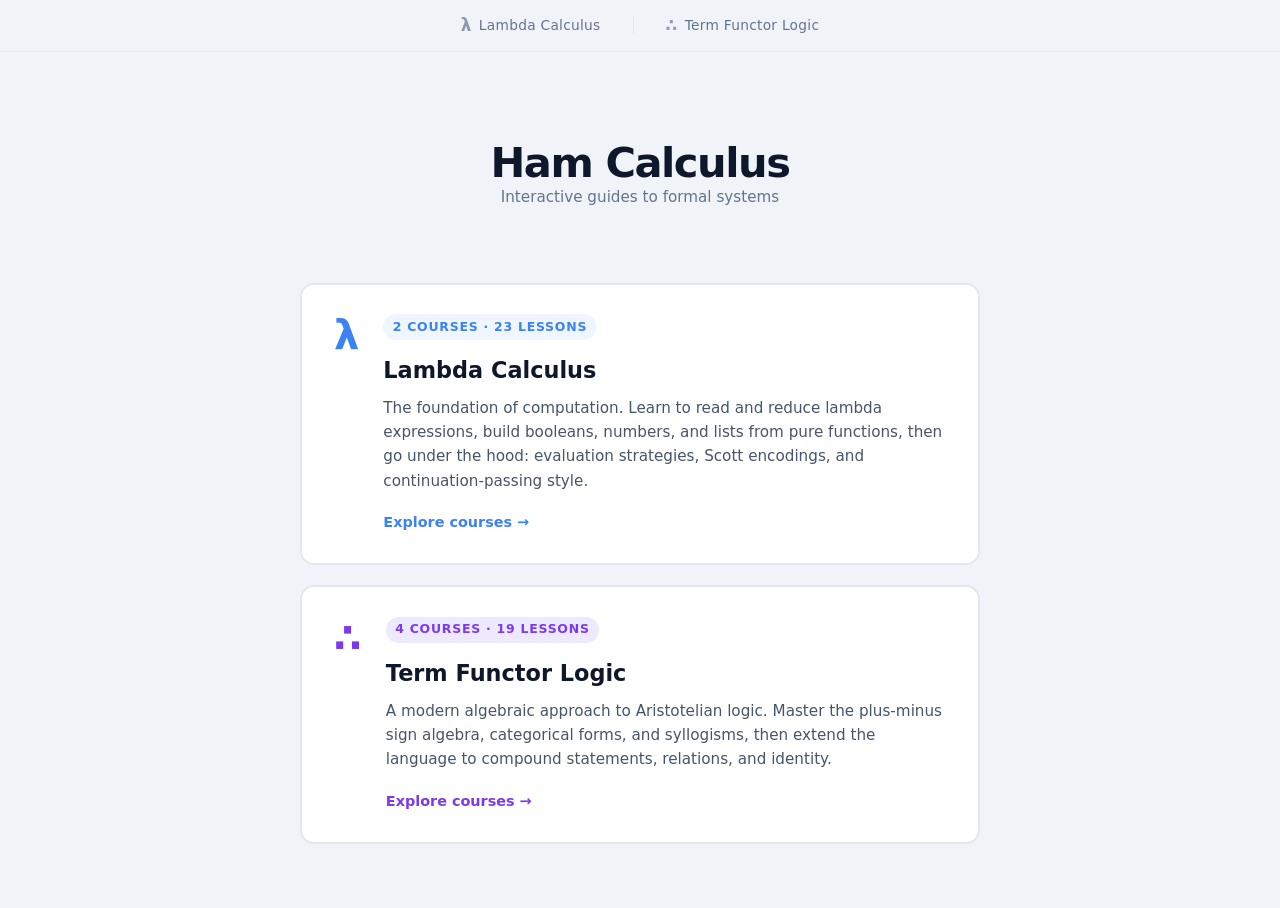
==== index.html @ 1f82ad3f "B4: TFL Course 4 scaffold + Lesson 1 (contradictions, tautologies, contingency) New course: term-fun" ====
<!DOCTYPE html>
<html lang="en">
<head>
  <meta charset="UTF-8">
  <meta name="viewport" content="width=device-width, initial-scale=1.0">
  <title>Ham Calculus</title>
  <link rel="stylesheet" href="style.css">
</head>
<body>
  <nav class="subject-nav">
    <a href="lambda-calculus/index.html" class="subject-nav-link">
      <span class="subject-nav-sym">λ</span>Lambda Calculus
    </a>
    <span class="subject-nav-sep"></span>
    <a href="term-functor-logic/index.html" class="subject-nav-link subject-nav-link--purple">
      <span class="subject-nav-sym">∴</span>Term Functor Logic
    </a>
  </nav>
  <div id="app">
    <div class="home-hero">
      <h1 class="home-title">Ham Calculus</h1>
      <p class="home-tagline">Interactive guides to formal systems</p>
    </div>
    <main class="subject-catalog">
      <a href="lambda-calculus/index.html" class="subject-card">
        <div class="subject-card-icon">λ</div>
        <div class="subject-card-body">
          <div class="subject-card-tag">2 courses · 23 lessons</div>
          <h2 class="subject-card-title">Lambda Calculus</h2>
          <p class="subject-card-desc">The foundation of computation. Learn to read and reduce lambda expressions, build booleans, numbers, and lists from pure functions, then go under the hood: evaluation strategies, Scott encodings, and continuation-passing style.</p>
          <span class="subject-card-cta">Explore courses →</span>
        </div>
      </a>
      <a href="term-functor-logic/index.html" class="subject-card subject-card--purple">
        <div class="subject-card-icon">∴</div>
        <div class="subject-card-body">
          <div class="subject-card-tag">4 courses · 19 lessons</div>
          <h2 class="subject-card-title">Term Functor Logic</h2>
          <p class="subject-card-desc">A modern algebraic approach to Aristotelian logic. Master the plus-minus sign algebra, categorical forms, and syllogisms, then extend the language to compound statements, relations, and identity.</p>
          <span class="subject-card-cta">Explore courses →</span>
        </div>
      </a>
    </main>
  </div>
</body>
</html>
---- style.css ----
/* ── Design tokens ──────────────────────────────────────────────────────── */
/* Default accent = blue (Lambda Calculus). Subject pages override :root    */
/* for their own theme (e.g. Term Functor Logic uses purple).               */

:root {
  --accent:         #3b82f6;
  --accent-hover:   #2563eb;
  --accent-code:    #1d4ed8;
  --accent-bg:      #eff6ff;
  --accent-border:  #bfdbfe;
  --accent-text:    #1e40af;
  --accent-code-bg: #dbeafe;
  --page-bg:        #f0f4f8;

  --dark:           #0f172a;
  --text:           #1e293b;
  --text-body:      #334155;
  --text-secondary: #475569;
  --muted:          #64748b;
  --border:         #e2e8f0;

  --green:          #22c55e;
  --green-dark:     #16a34a;
  --green-bg:       #f0fdf4;
  --green-text:     #166534;
  --red:            #f87171;
  --red-dark:       #dc2626;
  --red-bg:         #fff1f1;
}

/* ── Reset & base ──────────────────────────────────────────────────────── */

*, *::before, *::after { box-sizing: border-box; margin: 0; padding: 0; }

body {
  font-family: -apple-system, BlinkMacSystemFont, 'Segoe UI', system-ui, sans-serif;
  background: var(--page-bg);
  color: var(--text);
  line-height: 1.65;
  min-height: 100vh;
}

code {
  font-family: 'Courier New', Courier, monospace;
  background: var(--accent-bg);
  color: var(--accent-code);
  padding: 0.1em 0.4em;
  border-radius: 4px;
  font-size: 0.92em;
}

/* ── Layout ────────────────────────────────────────────────────────────── */

#app {
  max-width: 720px;
  margin: 0 auto;
  padding: 0 1.25rem 4rem;
}

/* ── Header ────────────────────────────────────────────────────────────── */

header {
  text-align: center;
  padding: 3rem 0 2.5rem;
  border-bottom: 2px solid var(--border);
  margin-bottom: 2.5rem;
}

.header-icon {
  font-size: 3.5rem;
  line-height: 1;
  color: var(--accent);
  font-weight: 900;
  margin-bottom: 0.5rem;
  letter-spacing: -0.05em;
}

header h1 {
  font-size: 2rem;
  font-weight: 800;
  letter-spacing: -0.025em;
  color: var(--dark);
}

header p {
  color: var(--muted);
  font-size: 1rem;
  margin-top: 0.35rem;
}

/* ── Lesson navigation ─────────────────────────────────────────────────── */

#lesson-nav {
  display: flex;
  flex-wrap: wrap;
  justify-content: center;
  gap: 0.4rem;
  margin-bottom: 1.75rem;
}

.nav-lesson {
  display: flex;
  flex-direction: row;
  align-items: center;
  gap: 0.5rem;
  padding: 0.4rem 0.8rem;
  border-radius: 8px;
  border: 1.5px solid var(--border);
  background: white;
  cursor: pointer;
  text-align: left;
  transition: border-color 0.15s, background 0.15s, transform 0.1s;
}

.nav-lesson:hover:not(.active) {
  border-color: var(--accent-border);
  background: var(--accent-bg);
}

.nav-lesson:active { transform: scale(0.97); }

.nav-lesson.active {
  background: var(--accent);
  border-color: var(--accent);
}

.nav-lesson-num {
  font-size: 0.65rem;
  font-weight: 700;
  text-transform: uppercase;
  letter-spacing: 0.06em;
  color: #94a3b8;
}

.nav-lesson.active .nav-lesson-num { color: rgba(255,255,255,0.7); }

.nav-lesson-title {
  font-size: 0.82rem;
  font-weight: 600;
  color: var(--text);
}

.nav-lesson.active .nav-lesson-title { color: white; }

.nav-check {
  font-size: 0.65rem;
  font-weight: 700;
  color: var(--green-dark);
  margin-left: auto;
  flex-shrink: 0;
}

.nav-lesson.active .nav-check { color: rgba(255,255,255,0.8); }

/* ── Lesson header ─────────────────────────────────────────────────────── */

.lesson-header { margin-bottom: 1.75rem; }

.lesson-header h2 {
  font-size: 1.6rem;
  font-weight: 800;
  color: var(--dark);
  letter-spacing: -0.02em;
}

.lesson-desc {
  color: var(--muted);
  margin-top: 0.2rem;
}

/* ── Blocks (shared) ───────────────────────────────────────────────────── */

.block {
  background: #ffffff;
  border-radius: 14px;
  padding: 1.75rem 2rem;
  margin-bottom: 1.25rem;
  border: 1px solid var(--border);
  box-shadow: 0 1px 4px rgba(0, 0, 0, 0.06);
  animation: fadeUp 0.3s ease-out both;
}

.block--hidden { display: none; }

@keyframes fadeUp {
  from { opacity: 0; transform: translateY(14px); }
  to   { opacity: 1; transform: translateY(0); }
}

.block-title {
  font-size: 1.2rem;
  font-weight: 700;
  color: var(--dark);
  margin-bottom: 1rem;
}

/* ── Concept block content ─────────────────────────────────────────────── */

.block-content p {
  color: var(--text-body);
  margin-bottom: 0.75rem;
}

.block-content ul,
.block-content ol {
  color: var(--text-body);
  margin: 0.5rem 0 0.75rem 1.5rem;
}

.block-content li { margin-bottom: 0.3rem; }

/* Parts list (abstraction breakdown) */
.parts-list {
  list-style: none;
  margin: 0.5rem 0 0.75rem 0;
  padding: 0;
}

.parts-list li {
  padding: 0.25rem 0;
  color: var(--text-body);
  display: flex;
  gap: 0.5rem;
  align-items: baseline;
}

/* Syntax display box */
.syntax-box {
  background: var(--accent-bg);
  border: 1px solid var(--accent-border);
  border-left: 4px solid var(--accent);
  border-radius: 0 8px 8px 0;
  padding: 0.7rem 1rem;
  margin: 0.9rem 0;
  font-family: 'Courier New', Courier, monospace;
  font-size: 1.2rem;
  color: var(--accent-code);
}

.syntax-box code {
  background: none;
  padding: 0;
  font-size: inherit;
  color: inherit;
}

.syntax-box table {
  border-collapse: collapse;
  font-size: 1rem;
  width: 100%;
}

.syntax-box td {
  padding: 0.2rem 0.75rem 0.2rem 0;
  vertical-align: baseline;
}

.syntax-box td:first-child {
  font-weight: 700;
  min-width: 7rem;
}

.syntax-box td:last-child {
  color: var(--muted);
  font-family: -apple-system, BlinkMacSystemFont, 'Segoe UI', system-ui, sans-serif;
  font-size: 0.88rem;
}

/* Info boxes */
.callout-note {
  background: var(--accent-bg);
  border: 1px solid var(--accent-border);
  border-left: 4px solid var(--accent);
  border-radius: 0 8px 8px 0;
  padding: 0.65rem 1rem;
  margin-top: 1rem;
  font-size: 0.88rem;
  color: var(--accent-text);
  display: flex;
  gap: 0.65rem;
  align-items: baseline;
  flex-wrap: wrap;
}

.grammar-rule {
  background: #f0fdf4;
  border: 1px solid #bbf7d0;
  border-left: 4px solid var(--green);
  border-radius: 0 8px 8px 0;
  padding: 0.65rem 1rem;
  margin-top: 1rem;
  font-size: 0.88rem;
  color: var(--green-text);
  display: flex;
  gap: 0.65rem;
  align-items: baseline;
  flex-wrap: wrap;
}

/* Box label chips */
.cn-label,
.g-label {
  font-weight: 700;
  font-size: 0.72rem;
  text-transform: uppercase;
  letter-spacing: 0.05em;
  color: white;
  padding: 0.1em 0.45em;
  border-radius: 4px;
  flex-shrink: 0;
}

.cn-label { background: var(--accent); }
.g-label  { background: var(--green-dark); }

.callout-note code {
  background: var(--accent-code-bg);
  color: var(--accent-text);
  padding: 0.05em 0.25em;
  border-radius: 3px;
}

.grammar-rule code {
  background: #dcfce7;
  color: var(--green-text);
}

/* Example table */
.ex-table {
  margin: 0.75rem 0;
  display: flex;
  flex-direction: column;
  gap: 0.45rem;
}

.ex-row {
  display: flex;
  align-items: baseline;
  gap: 1.25rem;
}

.ex-row code {
  font-size: 1rem;
  min-width: 9rem;
  flex-shrink: 0;
}

.ex-row span {
  color: var(--muted);
  font-size: 0.88rem;
}

.ex-row span code { font-size: 0.88em; }

/* Section divider inside concept blocks */
.section-divider {
  border: none;
  border-top: 1px solid var(--border);
  margin: 1.25rem 0;
}

/* ── Proof box ─────────────────────────────────────────────────────────── */

.proof-box {
  background: #fafafa;
  border: 1px solid var(--border);
  border-radius: 8px;
  padding: 0.85rem 1.2rem;
  margin: 0.9rem 0;
  font-family: 'Courier New', Courier, monospace;
}

.proof-row {
  display: flex;
  align-items: baseline;
  gap: 1.5rem;
  padding: 0.15rem 0;
}

.proof-row code {
  font-size: 1rem;
  min-width: 8rem;
  background: none;
  color: var(--accent-code);
  padding: 0;
}

.proof-row .proof-note {
  color: var(--muted);
  font-size: 0.82rem;
  font-family: -apple-system, BlinkMacSystemFont, 'Segoe UI', system-ui, sans-serif;
  font-style: italic;
}

.proof-divider {
  border: none;
  border-top: 1.5px solid #94a3b8;
  margin: 0.4rem 0;
}

.proof-row.proof-conclusion code {
  font-weight: 700;
  color: var(--accent);
}

.proof-therefore {
  color: var(--accent);
  font-weight: 700;
  font-size: 1.1rem;
  margin-right: 0.35rem;
}

/* ── Step traces ───────────────────────────────────────────────────────── */

.step-trace {
  margin: 0.9rem 0;
  padding: 0.8rem 1rem;
  background: #f8fafc;
  border: 1px solid var(--border);
  border-radius: 8px;
  display: flex;
  flex-direction: column;
  gap: 0.35rem;
}

.step {
  display: flex;
  align-items: baseline;
  gap: 0.75rem;
  padding-left: 1.4rem;
}

.step:first-child { padding-left: 0; }

.step-reduce { position: relative; }

.step-reduce::before {
  content: '→';
  position: absolute;
  left: 0;
  color: var(--accent);
  font-weight: 700;
}

.step code { font-size: 1rem; }

.step-note {
  color: #94a3b8;
  font-size: 0.82rem;
  font-style: italic;
}

/* ── Syllogism display ─────────────────────────────────────────────────── */

.syllogism-display {
  font-family: 'Courier New', Courier, monospace;
  display: flex;
  flex-direction: column;
  gap: 0.25rem;
  margin-bottom: 0.2rem;
}

.syllogism-display code {
  background: none;
  padding: 0;
  font-size: 1rem;
  color: var(--accent-code);
}

.syl-row {
  display: flex;
  align-items: baseline;
  gap: 1rem;
}

.syl-label {
  color: var(--muted);
  font-size: 0.8rem;
  font-style: italic;
  font-family: -apple-system, BlinkMacSystemFont, 'Segoe UI', system-ui, sans-serif;
  min-width: 5.5rem;
}

.syl-divider {
  border: none;
  border-top: 1.5px solid #94a3b8;
  margin: 0.25rem 0;
  width: 12rem;
}

.syl-row.syl-conclusion code { font-weight: 700; }

.syl-therefore {
  color: var(--accent);
  font-weight: 700;
}

.syl-text {
  font-size: 0.95rem;
  font-family: -apple-system, BlinkMacSystemFont, 'Segoe UI', system-ui, sans-serif;
}

/* ── Buttons (shared base) ─────────────────────────────────────────────── */

.block-footer {
  margin-top: 1.5rem;
  display: flex;
  justify-content: flex-end;
}

.btn-continue,
.btn-next-lesson {
  background: var(--accent);
  color: white;
  border: none;
  border-radius: 8px;
  font-weight: 600;
  cursor: pointer;
  transition: background 0.15s, transform 0.1s;
}

.btn-continue:hover,
.btn-next-lesson:hover  { background: var(--accent-hover); }

.btn-continue:active,
.btn-next-lesson:active { transform: scale(0.97); }

.btn-continue {
  padding: 0.55rem 1.35rem;
  font-size: 0.92rem;
}

/* ── Exercise block ────────────────────────────────────────────────────── */

.exercise-block {
  background: #fafbfc;
  border-color: #d1d9e0;
}

.exercise-title {
  display: flex;
  align-items: center;
  gap: 0.6rem;
  flex-wrap: wrap;
}

.title-badge {
  font-size: 0.7rem;
  font-weight: 700;
  text-transform: uppercase;
  letter-spacing: 0.06em;
  background: var(--accent);
  color: white;
  padding: 0.15em 0.5em;
  border-radius: 5px;
  flex-shrink: 0;
}

.title-badge.final { background: #059669; }

.exercise-instruction {
  color: var(--text-secondary);
  font-size: 0.95rem;
  margin-bottom: 1.25rem;
}

/* Exercise items */
.exercise-items {
  display: flex;
  flex-direction: column;
  gap: 0.65rem;
}

.exercise-item {
  border: 1.5px solid var(--border);
  border-radius: 10px;
  padding: 0.9rem 1.1rem;
  background: white;
  transition: border-color 0.2s, background 0.2s;
}

.exercise-item.correct {
  border-color: var(--green);
  background: var(--green-bg);
}

.exercise-item.incorrect {
  border-color: var(--red);
  background: var(--red-bg);
}

.expr-display { margin-bottom: 0.7rem; }

.expr-display code {
  font-size: 1.1rem;
  padding: 0.25em 0.6em;
}

.answer-buttons {
  display: flex;
  gap: 0.65rem;
}

.btn-answer {
  padding: 0.35rem 1rem;
  border-radius: 6px;
  font-size: 0.87rem;
  font-weight: 600;
  cursor: pointer;
  border: 2px solid;
  transition: background 0.12s, transform 0.08s;
}

.btn-answer:active:not(:disabled) { transform: scale(0.96); }

.btn-valid {
  color: var(--green-dark);
  border-color: var(--green);
  background: white;
}

.btn-valid:hover:not(:disabled) { background: var(--green-bg); }

.btn-invalid {
  color: var(--red-dark);
  border-color: var(--red);
  background: white;
}

.btn-invalid:hover:not(:disabled) { background: var(--red-bg); }

.btn-answer:disabled {
  opacity: 0.45;
  cursor: not-allowed;
}

/* Feedback */
.feedback {
  display: none;
  margin-top: 0.65rem;
  padding: 0.45rem 0.75rem;
  border-radius: 6px;
  font-size: 0.87rem;
  gap: 0.45rem;
  align-items: flex-start;
}

.feedback.visible { display: flex; }

.feedback-correct  { background: #dcfce7; color: var(--green-text); }
.feedback-incorrect { background: #fee2e2; color: #991b1b; }

.fi {
  font-weight: 700;
  flex-shrink: 0;
  margin-top: 0.05em;
}

/* Score and footer */
.exercise-score {
  display: none;
  margin-top: 1.1rem;
  font-size: 0.88rem;
  font-weight: 600;
  color: var(--muted);
}

.exercise-score.visible { display: block; }

.exercise-footer {
  margin-top: 1.1rem;
  padding-top: 1.1rem;
  border-top: 1px solid var(--border);
  display: flex;
  flex-direction: column;
  gap: 0.75rem;
  align-items: flex-start;
}

.completion-msg {
  font-size: 0.95rem;
  color: var(--text-secondary);
}

.completion-msg.perfect {
  color: var(--green-dark);
  font-weight: 600;
}

/* Skip button */
.btn-skip {
  background: white;
  color: #94a3b8;
  border: 1.5px solid var(--border);
  border-radius: 8px;
  padding: 0.55rem 1.35rem;
  font-size: 0.92rem;
  font-weight: 500;
  cursor: pointer;
  transition: background 0.15s, transform 0.1s;
}

.btn-skip:hover {
  background: #f8fafc;
  color: var(--muted);
  border-color: #cbd5e1;
}

/* ── Lesson complete ────────────────────────────────────────────────────── */

.lesson-complete {
  margin-top: 1.5rem;
  background: linear-gradient(135deg, var(--accent-bg) 0%, #f0fdf4 100%);
  border: 1px solid var(--accent-border);
  border-radius: 14px;
  padding: 2.5rem;
  text-align: center;
  animation: fadeUp 0.4s ease-out;
}

.complete-icon {
  font-size: 3rem;
  color: var(--accent);
  font-weight: 900;
  line-height: 1;
  margin-bottom: 0.75rem;
}

.lesson-complete h3 {
  font-size: 1.5rem;
  font-weight: 800;
  color: var(--dark);
  margin-bottom: 0.6rem;
}

.lesson-complete p {
  color: var(--text-secondary);
  margin-bottom: 0.45rem;
  font-size: 0.97rem;
}

/* ── Multiple choice exercises ─────────────────────────────────────────── */

.mc-question {
  display: flex;
  align-items: baseline;
  flex-wrap: wrap;
  gap: 0.4rem;
  margin-bottom: 0.8rem;
}

.mc-prompt {
  color: var(--muted);
  font-size: 0.88rem;
  flex-shrink: 0;
}

.mc-expr {
  font-size: 1.05rem;
  padding: 0.2em 0.5em;
}

.mc-choices {
  display: grid;
  grid-template-columns: 1fr 1fr;
  gap: 0.5rem;
}

.btn-choice {
  padding: 0.55rem 0.85rem;
  border: 1.5px solid var(--border);
  border-radius: 8px;
  background: white;
  cursor: pointer;
  text-align: left;
  transition: border-color 0.12s, background 0.12s, transform 0.08s;
  font-size: 0.9rem;
  line-height: 1.3;
}

.btn-choice code {
  background: none;
  color: var(--text);
  font-size: 0.97rem;
  padding: 0;
}

.btn-choice:hover:not(:disabled) {
  border-color: var(--accent);
  background: var(--accent-bg);
}

.btn-choice:active:not(:disabled) { transform: scale(0.97); }

.btn-choice.choice-correct {
  border-color: var(--green);
  background: var(--green-bg);
}

.btn-choice.choice-correct code { color: var(--green-dark); }

.btn-choice.choice-wrong {
  border-color: var(--red);
  background: var(--red-bg);
}

.btn-choice.choice-wrong code { color: var(--red-dark); }

.btn-choice:disabled {
  opacity: 0.55;
  cursor: not-allowed;
}

/* ── Next-lesson button ────────────────────────────────────────────────── */

.next-up { font-size: 0.95rem; }

.btn-next-lesson {
  display: inline-block;
  margin-top: 1rem;
  padding: 0.65rem 1.5rem;
  font-size: 1rem;
  font-weight: 700;
}

/* ── Subject catalog (root hub page) ──────────────────────────────────── */

.subject-catalog {
  display: flex;
  flex-direction: column;
  gap: 1.25rem;
  margin-top: 0.5rem;
}

.subject-card {
  display: flex;
  align-items: flex-start;
  gap: 1.5rem;
  background: white;
  border: 2px solid var(--border);
  border-radius: 14px;
  padding: 1.75rem 2rem;
  text-decoration: none;
  color: inherit;
  transition: border-color 0.15s, box-shadow 0.15s, transform 0.1s;
}

.subject-card:hover {
  border-color: var(--accent);
  box-shadow: 0 4px 16px rgba(59, 130, 246, 0.12);
  transform: translateY(-2px);
}

.subject-card-icon {
  font-size: 2.5rem;
  font-weight: 900;
  color: var(--accent);
  line-height: 1;
  flex-shrink: 0;
  padding-top: 0.15rem;
}

.subject-card-body { flex: 1; }

.subject-card-tag {
  display: inline-block;
  font-size: 0.78rem;
  font-weight: 600;
  text-transform: uppercase;
  letter-spacing: 0.06em;
  color: var(--accent);
  background: var(--accent-bg);
  border-radius: 99px;
  padding: 0.2em 0.75em;
  margin-bottom: 0.75rem;
}

.subject-card-title {
  font-size: 1.4rem;
  font-weight: 800;
  color: var(--dark);
  margin-bottom: 0.45rem;
}

.subject-card-desc {
  font-size: 0.95rem;
  color: var(--text-secondary);
  line-height: 1.6;
  margin-bottom: 1rem;
}

/* Purple accent for the TFL card on the neutral home page */
.subject-card--purple .subject-card-icon,
.subject-card--purple .subject-card-tag,
.subject-card--purple .subject-card-cta {
  color: #7c3aed;
}
.subject-card--purple .subject-card-tag { background: #ede9fe; }
.subject-card--purple:hover {
  border-color: #7c3aed;
  box-shadow: 0 4px 16px rgba(124, 58, 237, 0.12);
}

.subject-card-cta {
  font-size: 0.9rem;
  font-weight: 700;
  color: var(--accent);
}

/* ── Course catalog (subject hub page) ─────────────────────────────────── */

.course-catalog {
  display: flex;
  flex-direction: column;
  gap: 1.25rem;
  margin-top: 0.5rem;
}

.course-card {
  display: block;
  background: white;
  border: 2px solid var(--border);
  border-radius: 14px;
  padding: 1.75rem 2rem;
  text-decoration: none;
  color: inherit;
  transition: border-color 0.15s, box-shadow 0.15s, transform 0.1s;
}

.course-card:hover {
  border-color: var(--accent);
  box-shadow: 0 4px 16px rgba(59, 130, 246, 0.12);
  transform: translateY(-2px);
}

.course-card-tag {
  display: inline-block;
  font-size: 0.78rem;
  font-weight: 600;
  text-transform: uppercase;
  letter-spacing: 0.06em;
  color: var(--accent);
  background: var(--accent-bg);
  border-radius: 99px;
  padding: 0.2em 0.75em;
  margin-bottom: 0.75rem;
}

.course-card-title {
  font-size: 1.4rem;
  font-weight: 800;
  color: var(--dark);
  margin-bottom: 0.45rem;
}

.course-card-desc {
  font-size: 0.95rem;
  color: var(--text-secondary);
  line-height: 1.6;
  margin-bottom: 1rem;
}

.course-card-cta {
  font-size: 0.9rem;
  font-weight: 700;
  color: var(--accent);
}

/* ── Back navigation links ──────────────────────────────────────────────── */

.back-to-subjects,
.back-to-courses {
  display: inline-block;
  margin-top: 1.5rem;
  font-size: 0.88rem;
  font-weight: 600;
  color: var(--muted);
  text-decoration: none;
  transition: color 0.12s;
}

.back-to-subjects:hover,
.back-to-courses:hover { color: var(--accent); }

/* ── Home: subject nav bar ─────────────────────────────────────────────── */

.subject-nav {
  display: flex;
  align-items: center;
  justify-content: center;
  border-bottom: 1px solid var(--border);
  background: var(--page-bg);
}

.subject-nav-link {
  display: flex;
  align-items: center;
  gap: 0.45rem;
  padding: 0.72rem 2rem;
  font-size: 0.86rem;
  font-weight: 500;
  letter-spacing: 0.02em;
  color: var(--muted);
  text-decoration: none;
  transition: color 0.13s, background 0.13s;
}

.subject-nav-link:hover {
  color: var(--text);
  background: rgba(0,0,0,0.03);
}

.subject-nav-link--purple:hover { color: #6d28d9; }

.subject-nav-sym {
  font-size: 1.05rem;
  font-weight: 700;
  opacity: 0.7;
}

.subject-nav-sep {
  display: block;
  width: 1px;
  height: 1.1rem;
  background: var(--border);
  flex-shrink: 0;
}

/* ── Home: hero ─────────────────────────────────────────────────────────── */

.home-hero {
  display: flex;
  flex-direction: column;
  align-items: center;
  justify-content: center;
  padding: 5.5rem 1rem 4rem;
  text-align: center;
}

.home-title {
  font-size: 2.6rem;
  font-weight: 800;
  letter-spacing: -0.035em;
  color: var(--dark);
  line-height: 1.1;
}

.ham-art {
  margin: 2rem 0 1.5rem;
  animation: hamBob 3.6s ease-in-out infinite;
}

@keyframes hamBob {
  0%, 100% { transform: translateY(0); }
  50%       { transform: translateY(-5px); }
}

.home-tagline {
  font-size: 0.95rem;
  color: var(--muted);
}

/* ── Responsive ────────────────────────────────────────────────────────── */

@media (max-width: 520px) {
  .block { padding: 1.25rem 1.1rem; }
  .ex-row { flex-direction: column; gap: 0.1rem; }
  .ex-row code { min-width: 0; }
  .answer-buttons { flex-wrap: wrap; }
  .mc-choices { grid-template-columns: 1fr; }
  .proof-row { flex-direction: column; gap: 0.1rem; }
  .syl-label { min-width: 0; }
  .subject-card { flex-direction: column; gap: 0.75rem; }
}

/* ── Lambda Lab panel ──────────────────────────────────────────────────── */

.lab-toggle {
  position: fixed;
  bottom: 1.25rem;
  right: 1.25rem;
  z-index: 60;
  border: none;
  border-radius: 999px;
  padding: 0.75rem 1.3rem;
  background: var(--accent);
  color: #fff;
  font-size: 0.95rem;
  font-weight: 700;
  cursor: pointer;
  box-shadow: 0 4px 14px rgba(0, 0, 0, 0.18);
  transition: transform 0.1s, background 0.15s;
}
.lab-toggle:hover { background: var(--accent-hover); transform: translateY(-1px); }
body.lab-open .lab-toggle { display: none; }

.lab {
  position: fixed;
  top: 0;
  right: 0;
  bottom: 0;
  z-index: 50;
  width: 400px;
  max-width: 100vw;
  background: #fff;
  border-left: 2px solid var(--border);
  box-shadow: -6px 0 24px rgba(0, 0, 0, 0.06);
  display: flex;
  flex-direction: column;
  transform: translateX(102%);
  transition: transform 0.22s ease;
}
body.lab-open .lab { transform: none; }

/* Wide screens: shift the page over instead of covering it */
@media (min-width: 1200px) {
  body { transition: padding-right 0.22s ease; }
  body.lab-open { padding-right: 400px; }
}

.lab-header {
  display: flex;
  align-items: center;
  justify-content: space-between;
  padding: 0.9rem 1.1rem;
  border-bottom: 2px solid var(--border);
}
.lab-title { font-weight: 800; font-size: 1.05rem; color: var(--dark); }
.lab-close {
  border: none;
  background: none;
  font-size: 1.5rem;
  line-height: 1;
  color: var(--muted);
  cursor: pointer;
  padding: 0 0.2rem;
}
.lab-close:hover { color: var(--dark); }

.lab-body {
  flex: 1;
  overflow-y: auto;
  padding: 1rem 1.1rem 2rem;
  display: flex;
  flex-direction: column;
  gap: 0.8rem;
}

.lab-editor {
  width: 100%;
  min-height: 150px;
  resize: vertical;
  font-family: 'SF Mono', ui-monospace, Menlo, Consolas, monospace;
  font-size: 0.9rem;
  line-height: 1.55;
  padding: 0.7rem 0.8rem;
  border: 1.5px solid var(--border);
  border-radius: 10px;
  color: var(--dark);
}
.lab-editor:focus { outline: none; border-color: var(--accent-border); }

.lab-actions { display: flex; align-items: center; gap: 0.75rem; }
.lab-run {
  border: none;
  border-radius: 8px;
  padding: 0.5rem 1.1rem;
  background: var(--accent);
  color: #fff;
  font-weight: 700;
  cursor: pointer;
}
.lab-run:hover { background: var(--accent-hover); }
.lab-hint { font-size: 0.75rem; color: var(--muted); }

.lab-output { display: flex; flex-direction: column; gap: 0.6rem; }
.lab-readback {
  font-family: 'SF Mono', ui-monospace, Menlo, Consolas, monospace;
  font-size: 1.35rem;
  font-weight: 800;
  color: var(--dark);
}
.lab-code {
  display: block;
  font-size: 0.85rem;
  background: #f6f8fa;
  border: 1.5px solid var(--border);
  border-radius: 8px;
  padding: 0.6rem 0.7rem;
  overflow-x: auto;
  white-space: pre-wrap;
  overflow-wrap: anywhere;
}
.lab-statusline { font-size: 0.78rem; color: var(--muted); }
.lab-note { font-size: 0.85rem; color: var(--text-secondary); }
.lab-warning {
  font-size: 0.85rem;
  color: #92400e;
  background: #fffbeb;
  border: 1.5px solid #fde68a;
  border-radius: 8px;
  padding: 0.6rem 0.7rem;
}
.lab-error {
  font-size: 0.85rem;
  color: #b91c1c;
  background: #fef2f2;
  border: 1.5px solid #fecaca;
  border-radius: 8px;
  padding: 0.6rem 0.7rem;
  white-space: pre-wrap;
}

.lab-steps-btn, .lab-more {
  align-self: flex-start;
  border: 1.5px solid var(--border);
  border-radius: 8px;
  padding: 0.35rem 0.8rem;
  background: #fff;
  font-size: 0.82rem;
  font-weight: 600;
  color: var(--text-secondary);
  cursor: pointer;
}
.lab-steps-btn:hover, .lab-more:hover {
  border-color: var(--accent-border);
  color: var(--accent);
}
.lab-more { display: inline-block; margin-left: 0.4rem; }

.lab-trace {
  display: flex;
  flex-direction: column;
  gap: 0.35rem;
  border-top: 1.5px solid var(--border);
  padding-top: 0.6rem;
}
.lab-step { display: flex; gap: 0.5rem; align-items: baseline; font-size: 0.82rem; }
.lab-step-badge {
  flex-shrink: 0;
  width: 1.4rem;
  text-align: right;
  font-family: 'SF Mono', ui-monospace, Menlo, Consolas, monospace;
  font-size: 0.72rem;
  font-weight: 700;
  color: var(--muted);
}
.lab-step code { overflow-wrap: anywhere; }
mark.lab-mark { background: #fde68a; border-radius: 3px; padding: 0 1px; }

/* "Try it" chips injected into runnable lesson code boxes (lambda pages) */
.lab-try {
  float: right;
  margin: -0.15rem -0.35rem 0.2rem 0.75rem;
  border: 1px solid var(--accent-border);
  border-radius: 6px;
  padding: 0.15rem 0.55rem;
  background: #fff;
  color: var(--accent);
  font-family: -apple-system, BlinkMacSystemFont, 'Segoe UI', system-ui, sans-serif;
  font-size: 0.72rem;
  font-weight: 700;
  cursor: pointer;
  transition: background 0.12s, color 0.12s;
}
.lab-try:hover { background: var(--accent); color: #fff; }

.lab-examples {
  align-self: flex-start;
  border: 1.5px solid var(--border);
  border-radius: 8px;
  padding: 0.3rem 0.5rem;
  background: #fff;
  font-size: 0.82rem;
  font-weight: 600;
  color: var(--text-secondary);
  cursor: pointer;
}
.lab-examples:focus { outline: none; border-color: var(--accent-border); }

.lab-caret {
  margin-top: 0.45rem;
  font-family: 'SF Mono', ui-monospace, Menlo, Consolas, monospace;
  font-size: 0.85rem;
  line-height: 1.35;
  color: #7f1d1d;
  overflow-x: auto;
}

/* Mobile polish for the lab */
.lab-toggle { bottom: calc(1.25rem + env(safe-area-inset-bottom, 0px)); }
@media (max-width: 520px) {
  .lab-editor { font-size: 16px; } /* prevents iOS focus auto-zoom */
  .lab-body { padding-bottom: calc(2rem + env(safe-area-inset-bottom, 0px)); }
}

/* Write-expression exercises */
.we-row { display: flex; gap: 0.5rem; align-items: center; flex-wrap: wrap; }
.we-input {
  flex: 1;
  min-width: 12rem;
  font-family: 'SF Mono', ui-monospace, Menlo, Consolas, monospace;
  font-size: 0.95rem;
  padding: 0.5rem 0.7rem;
  border: 1.5px solid var(--border);
  border-radius: 8px;
  color: var(--dark);
}
.we-input:focus { outline: none; border-color: var(--accent-border); }
.we-input:disabled { background: #f8fafc; color: var(--muted); }
.we-check {
  border: none;
  border-radius: 8px;
  padding: 0.5rem 1rem;
  background: var(--accent);
  color: #fff;
  font-weight: 700;
  cursor: pointer;
}
.we-check:hover:not(:disabled) { background: var(--accent-hover); }
.we-check:disabled { opacity: 0.5; cursor: default; }
.we-reveal {
  border: 1.5px solid var(--border);
  border-radius: 8px;
  padding: 0.5rem 0.9rem;
  background: #fff;
  font-size: 0.85rem;
  font-weight: 600;
  color: var(--muted);
  cursor: pointer;
}
.we-reveal:hover { border-color: var(--accent-border); color: var(--accent); }
.feedback .lab-try { float: none; margin: 0 0 0 0.6rem; }
@media (max-width: 520px) { .we-input { font-size: 16px; } }
.we-prompt {
  color: var(--text-body);
  font-size: 0.92rem;
  margin-bottom: 0.7rem;
}
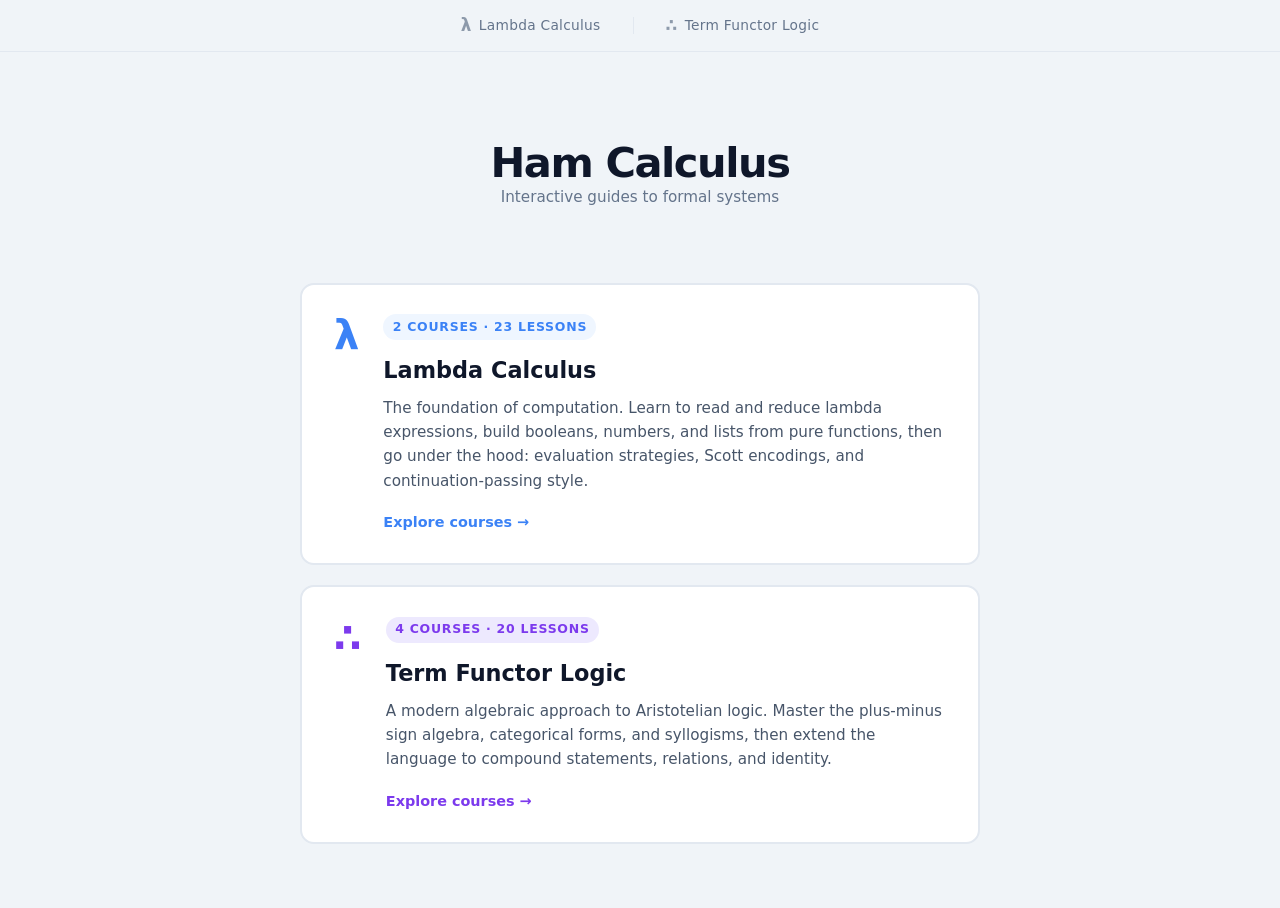
==== commit 62dd4db7: "B5: Course 4 Lesson 2 (direct proofs and the tree method) Direct proofs on statement terms: bare p =" ====
--- a/index.html
+++ b/index.html
@@ -34,7 +34,7 @@
       <a href="term-functor-logic/index.html" class="subject-card subject-card--purple">
         <div class="subject-card-icon">∴</div>
         <div class="subject-card-body">
-          <div class="subject-card-tag">4 courses · 19 lessons</div>
+          <div class="subject-card-tag">4 courses · 20 lessons</div>
           <h2 class="subject-card-title">Term Functor Logic</h2>
           <p class="subject-card-desc">A modern algebraic approach to Aristotelian logic. Master the plus-minus sign algebra, categorical forms, and syllogisms, then extend the language to compound statements, relations, and identity.</p>
           <span class="subject-card-cta">Explore courses →</span>
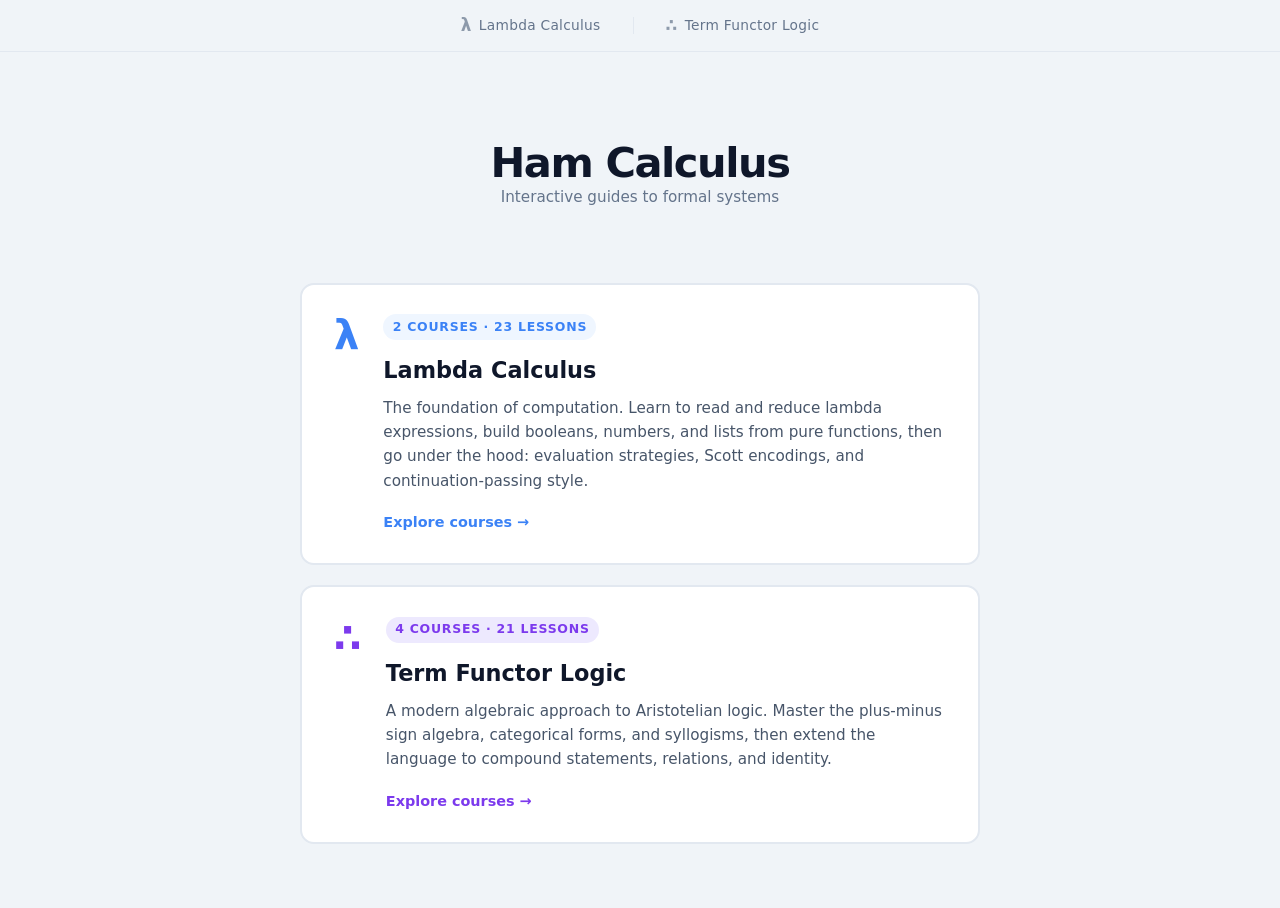
==== commit 74fd7b71: "B6: Course 4 Lesson 3 (DNF and the subsumption of statement logic) World-descriptions and DNF as a l" ====
--- a/index.html
+++ b/index.html
@@ -3,6 +3,7 @@
 <head>
   <meta charset="UTF-8">
   <meta name="viewport" content="width=device-width, initial-scale=1.0">
+  <meta http-equiv="Content-Security-Policy" content="default-src 'none'; script-src 'self'; style-src 'self' 'unsafe-inline'; base-uri 'none'; form-action 'none'">
   <title>Ham Calculus</title>
   <link rel="stylesheet" href="style.css">
 </head>
@@ -34,7 +35,7 @@
       <a href="term-functor-logic/index.html" class="subject-card subject-card--purple">
         <div class="subject-card-icon">∴</div>
         <div class="subject-card-body">
-          <div class="subject-card-tag">4 courses · 20 lessons</div>
+          <div class="subject-card-tag">4 courses · 21 lessons</div>
           <h2 class="subject-card-title">Term Functor Logic</h2>
           <p class="subject-card-desc">A modern algebraic approach to Aristotelian logic. Master the plus-minus sign algebra, categorical forms, and syllogisms, then extend the language to compound statements, relations, and identity.</p>
           <span class="subject-card-cta">Explore courses →</span>
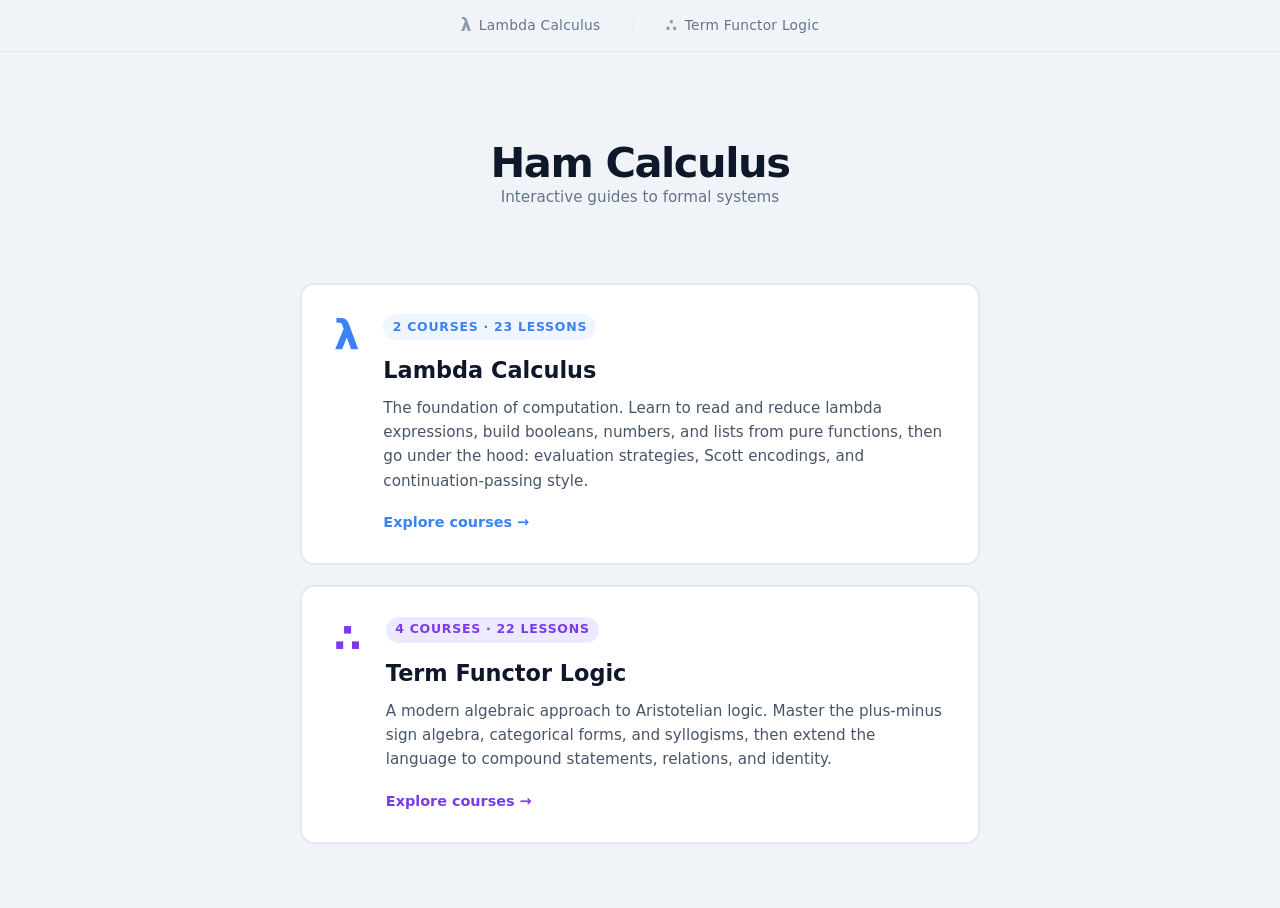
==== commit 3b7de65d: "B7: Course 4 Lesson 4 (MPL's syntax and the predicate way) Names/variables/predicates and the caste " ====
--- a/index.html
+++ b/index.html
@@ -35,7 +35,7 @@
       <a href="term-functor-logic/index.html" class="subject-card subject-card--purple">
         <div class="subject-card-icon">∴</div>
         <div class="subject-card-body">
-          <div class="subject-card-tag">4 courses · 21 lessons</div>
+          <div class="subject-card-tag">4 courses · 22 lessons</div>
           <h2 class="subject-card-title">Term Functor Logic</h2>
           <p class="subject-card-desc">A modern algebraic approach to Aristotelian logic. Master the plus-minus sign algebra, categorical forms, and syllogisms, then extend the language to compound statements, relations, and identity.</p>
           <span class="subject-card-cta">Explore courses →</span>
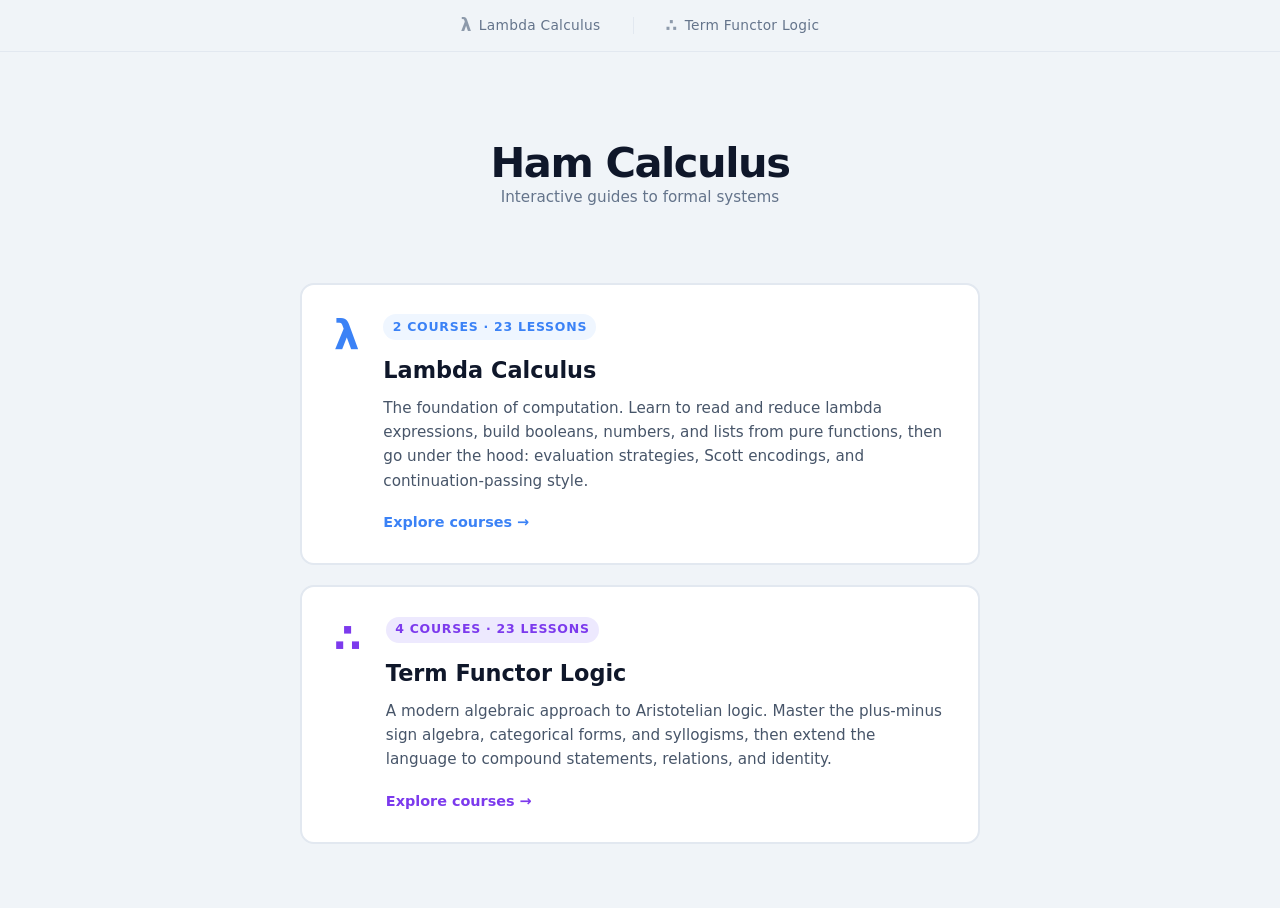
==== commit 01e0cc7c: "B8: Course 4 Lesson 5 (translating between TFL and MPL) The two-column dictionary and the four-move " ====
--- a/index.html
+++ b/index.html
@@ -35,7 +35,7 @@
       <a href="term-functor-logic/index.html" class="subject-card subject-card--purple">
         <div class="subject-card-icon">∴</div>
         <div class="subject-card-body">
-          <div class="subject-card-tag">4 courses · 22 lessons</div>
+          <div class="subject-card-tag">4 courses · 23 lessons</div>
           <h2 class="subject-card-title">Term Functor Logic</h2>
           <p class="subject-card-desc">A modern algebraic approach to Aristotelian logic. Master the plus-minus sign algebra, categorical forms, and syllogisms, then extend the language to compound statements, relations, and identity.</p>
           <span class="subject-card-cta">Explore courses →</span>
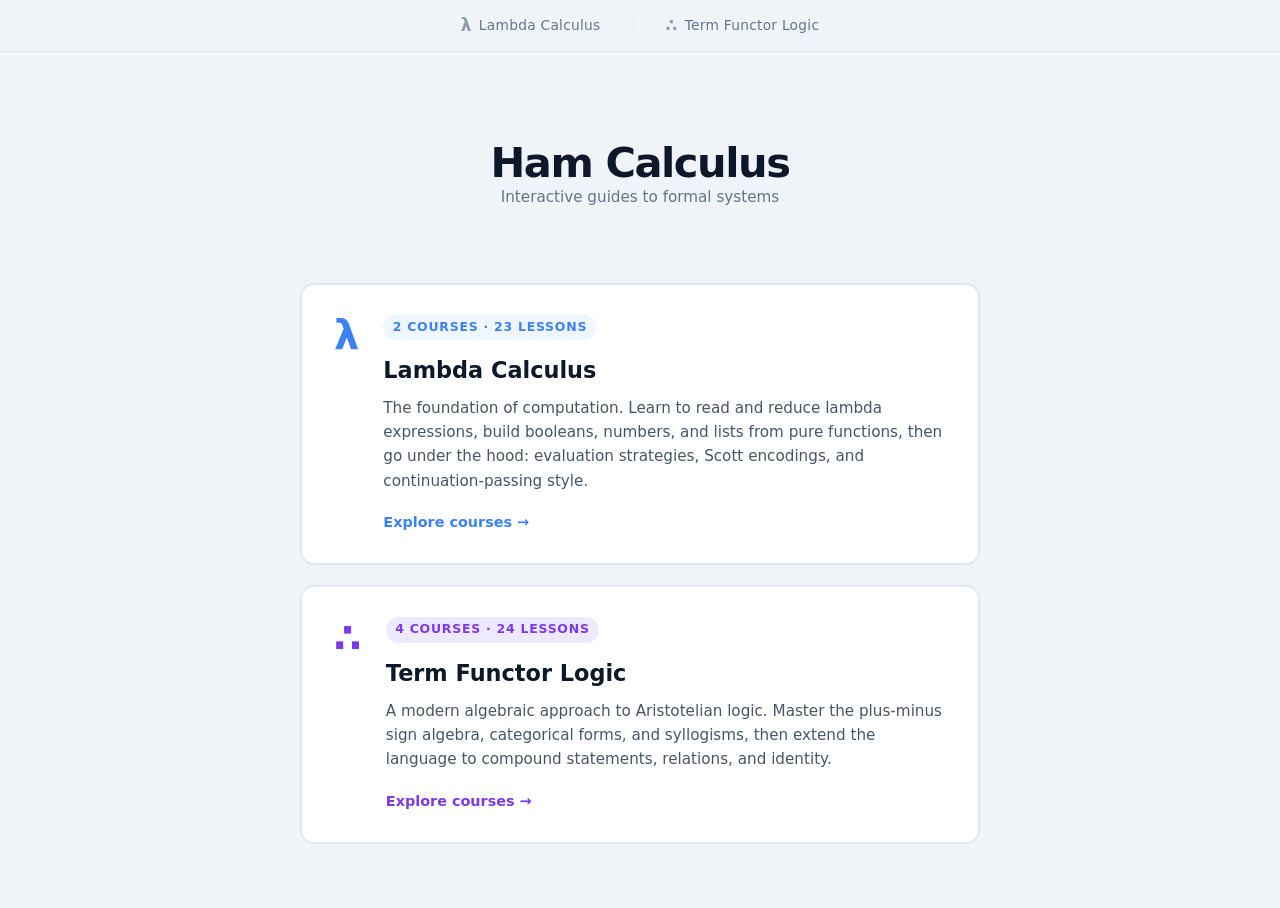
==== commit b26432d4: "B9: Course 4 Lesson 6 (the limits and power of TFL) — TFL curriculum complete The century-old indict" ====
--- a/index.html
+++ b/index.html
@@ -35,7 +35,7 @@
       <a href="term-functor-logic/index.html" class="subject-card subject-card--purple">
         <div class="subject-card-icon">∴</div>
         <div class="subject-card-body">
-          <div class="subject-card-tag">4 courses · 23 lessons</div>
+          <div class="subject-card-tag">4 courses · 24 lessons</div>
           <h2 class="subject-card-title">Term Functor Logic</h2>
           <p class="subject-card-desc">A modern algebraic approach to Aristotelian logic. Master the plus-minus sign algebra, categorical forms, and syllogisms, then extend the language to compound statements, relations, and identity.</p>
           <span class="subject-card-cta">Explore courses →</span>
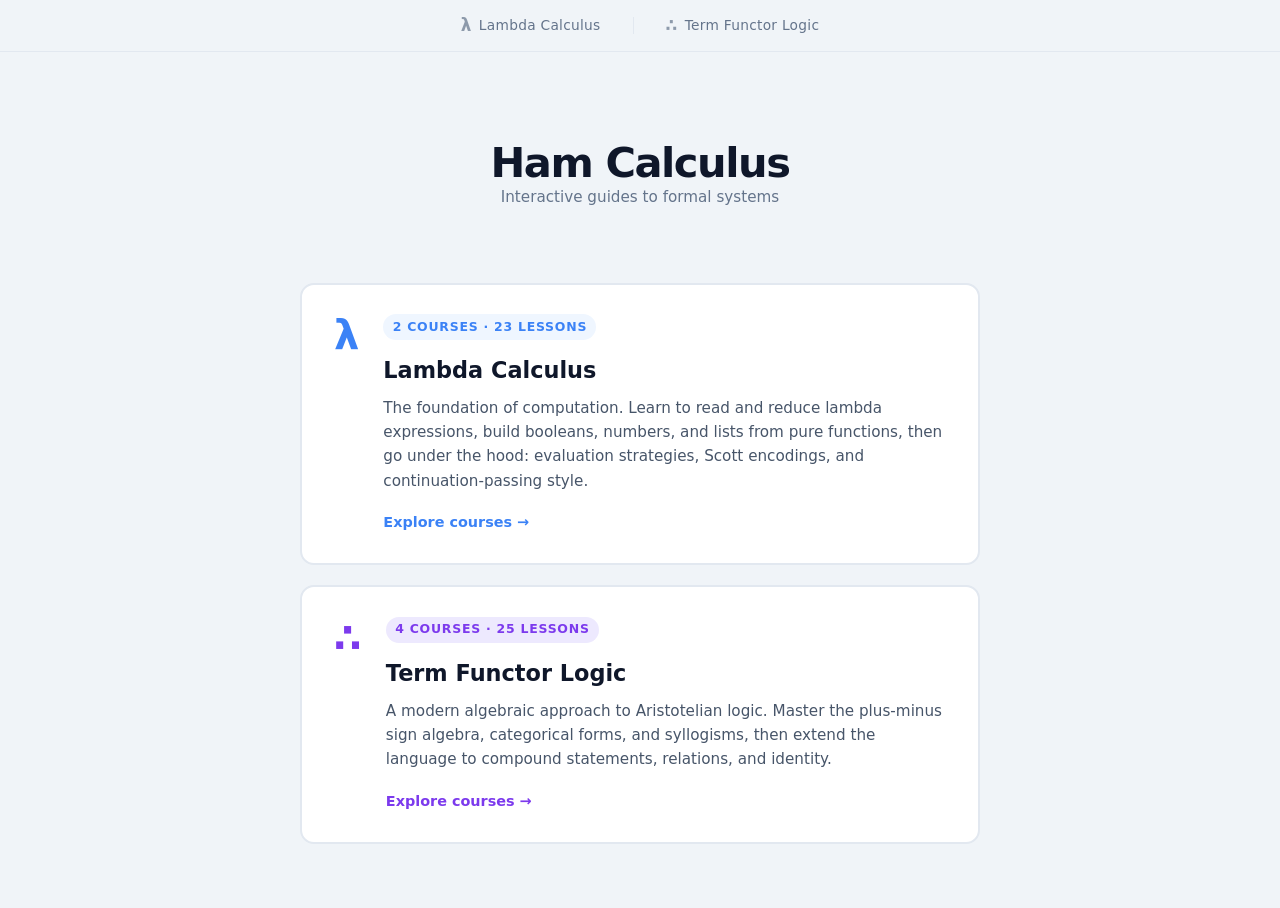
==== commit 273ecf66: "D10: numerical-quantifiers lesson — Statement Logic Lesson 6 Add "Lesson 6: Numerical Quantifiers — " ====
--- a/index.html
+++ b/index.html
@@ -35,7 +35,7 @@
       <a href="term-functor-logic/index.html" class="subject-card subject-card--purple">
         <div class="subject-card-icon">∴</div>
         <div class="subject-card-body">
-          <div class="subject-card-tag">4 courses · 24 lessons</div>
+          <div class="subject-card-tag">4 courses · 25 lessons</div>
           <h2 class="subject-card-title">Term Functor Logic</h2>
           <p class="subject-card-desc">A modern algebraic approach to Aristotelian logic. Master the plus-minus sign algebra, categorical forms, and syllogisms, then extend the language to compound statements, relations, and identity.</p>
           <span class="subject-card-cta">Explore courses →</span>
--- a/style.css
+++ b/style.css
@@ -1045,16 +1045,6 @@
   line-height: 1.1;
 }
 
-.ham-art {
-  margin: 2rem 0 1.5rem;
-  animation: hamBob 3.6s ease-in-out infinite;
-}
-
-@keyframes hamBob {
-  0%, 100% { transform: translateY(0); }
-  50%       { transform: translateY(-5px); }
-}
-
 .home-tagline {
   font-size: 0.95rem;
   color: var(--muted);
@@ -1337,3 +1327,265 @@
   font-size: 0.92rem;
   margin-bottom: 0.7rem;
 }
+
+/* ── TFL Lab (D6) ───────────────────────────────────────────────────────── */
+/* Reuses the .lab / .lab-* panel chrome above; these are the TFL-specific   */
+/* controls (palette, banner, derivation pane, verdicts, square) shared by   */
+/* the course-page panel and the standalone full page.                       */
+
+.tfl-lab-core { display: flex; flex-direction: column; gap: 0.7rem; }
+
+.tfl-toolbar { display: flex; flex-wrap: wrap; gap: 0.5rem; align-items: center; }
+.tfl-io {
+  border: 1.5px solid var(--border);
+  border-radius: 8px;
+  padding: 0.3rem 0.7rem;
+  background: #fff;
+  font-size: 0.8rem;
+  font-weight: 600;
+  color: var(--text-secondary);
+  cursor: pointer;
+}
+.tfl-io:hover { border-color: var(--accent-border); color: var(--accent); }
+
+.tfl-label {
+  font-size: 0.72rem;
+  font-weight: 800;
+  letter-spacing: 0.06em;
+  text-transform: uppercase;
+  color: var(--muted);
+  margin-bottom: -0.35rem;
+}
+
+.tfl-editor { min-height: 130px; }
+
+.tfl-palette { display: flex; flex-wrap: wrap; gap: 0.35rem; }
+.tfl-key {
+  min-width: 2rem;
+  border: 1.5px solid var(--border);
+  border-radius: 7px;
+  padding: 0.28rem 0.5rem;
+  background: #fff;
+  font-family: 'SF Mono', ui-monospace, Menlo, Consolas, monospace;
+  font-size: 1rem;
+  color: var(--dark);
+  cursor: pointer;
+}
+.tfl-key:hover { border-color: var(--accent-border); background: var(--accent-bg); color: var(--accent-text); }
+
+.tfl-banner {
+  font-size: 0.82rem;
+  border-radius: 8px;
+  min-height: 0;
+}
+.tfl-banner:empty { display: none; }
+.tfl-banner-ok {
+  padding: 0.45rem 0.7rem;
+  color: #166534;
+  background: #f0fdf4;
+  border: 1.5px solid #bbf7d0;
+}
+.tfl-banner-bad {
+  padding: 0.45rem 0.7rem;
+  color: #b91c1c;
+  background: #fef2f2;
+  border: 1.5px solid #fecaca;
+  display: flex;
+  align-items: center;
+  gap: 0.6rem;
+  flex-wrap: wrap;
+}
+.tfl-banner-error {
+  padding: 0.45rem 0.7rem;
+  color: #92400e;
+  background: #fffbeb;
+  border: 1.5px solid #fde68a;
+}
+.tfl-banner-line { font-family: 'SF Mono', ui-monospace, Menlo, Consolas, monospace; font-size: 0.78rem; }
+.tfl-banner-bad .tfl-steps { margin: 0; }
+
+.tfl-query-row { display: flex; gap: 0.5rem; align-items: stretch; }
+.tfl-query {
+  flex: 1;
+  min-width: 0;
+  font-family: 'SF Mono', ui-monospace, Menlo, Consolas, monospace;
+  font-size: 0.9rem;
+  padding: 0.5rem 0.7rem;
+  border: 1.5px solid var(--border);
+  border-radius: 9px;
+  color: var(--dark);
+}
+.tfl-query:focus { outline: none; border-color: var(--accent-border); }
+.tfl-ask { white-space: nowrap; }
+.tfl-hint { margin-top: -0.2rem; }
+
+.tfl-output { gap: 0.55rem; }
+.tfl-note { color: var(--text-secondary); }
+
+.tfl-verdict {
+  align-self: flex-start;
+  font-weight: 800;
+  font-size: 0.95rem;
+  padding: 0.25rem 0.7rem;
+  border-radius: 999px;
+}
+.tfl-verdict-yes     { color: #166534; background: #dcfce7; }
+.tfl-verdict-no      { color: #b91c1c; background: #fee2e2; }
+.tfl-verdict-unknown { color: #6b7280; background: #f1f5f9; }
+
+.tfl-question {
+  font-weight: 700;
+  color: var(--dark);
+  font-size: 0.95rem;
+}
+.tfl-explain {
+  color: var(--text-body);
+  font-size: 0.9rem;
+  line-height: 1.5;
+}
+
+.tfl-prop {
+  font-family: 'SF Mono', ui-monospace, Menlo, Consolas, monospace;
+  font-size: 0.92rem;
+  font-weight: 700;
+  color: var(--accent-code);
+}
+
+.tfl-answer {
+  display: flex;
+  gap: 0.6rem;
+  align-items: baseline;
+  flex-wrap: wrap;
+  padding: 0.3rem 0.55rem;
+  border-left: 3px solid var(--accent-border);
+  background: var(--accent-bg);
+  border-radius: 0 7px 7px 0;
+}
+.tfl-reading { color: var(--text-secondary); font-size: 0.85rem; }
+.tfl-eq-rule {
+  margin-left: auto;
+  font-size: 0.72rem;
+  font-weight: 700;
+  color: var(--muted);
+  font-style: italic;
+}
+
+.tfl-extra {
+  font-size: 0.85rem;
+  line-height: 1.45;
+  padding: 0.4rem 0.6rem;
+  border-radius: 7px;
+  color: var(--text-body);
+}
+.tfl-stronger { background: #eff6ff; border: 1.5px solid #bfdbfe; color: #1e40af; }
+.tfl-perhaps  { background: #fefce8; border: 1.5px solid #fde68a; color: #854d0e; }
+.tfl-naf      { background: #f8fafc; border: 1.5px solid var(--border); color: var(--text-secondary); }
+
+.tfl-suggest {
+  display: flex;
+  gap: 0.5rem;
+  align-items: baseline;
+  flex-wrap: wrap;
+  font-size: 0.85rem;
+}
+.tfl-suggest-note { color: var(--text-secondary); }
+.tfl-add {
+  border: 1.5px solid var(--accent-border);
+  border-radius: 6px;
+  padding: 0.12rem 0.5rem;
+  background: #fff;
+  color: var(--accent);
+  font-size: 0.72rem;
+  font-weight: 700;
+  cursor: pointer;
+}
+.tfl-add:hover { background: var(--accent); color: #fff; }
+
+/* Derivation pane */
+.tfl-deriv {
+  display: flex;
+  flex-direction: column;
+  gap: 0.25rem;
+  border-top: 1.5px solid var(--border);
+  padding-top: 0.5rem;
+  margin-top: 0.1rem;
+}
+.tfl-deriv-line { display: flex; gap: 0.55rem; align-items: baseline; font-size: 0.85rem; }
+.tfl-deriv-n {
+  flex-shrink: 0;
+  width: 1.6rem;
+  text-align: right;
+  font-family: 'SF Mono', ui-monospace, Menlo, Consolas, monospace;
+  font-size: 0.75rem;
+  color: var(--muted);
+}
+.tfl-deriv-rule {
+  margin-left: auto;
+  font-size: 0.72rem;
+  font-weight: 700;
+  color: var(--accent-text);
+  font-family: 'SF Mono', ui-monospace, Menlo, Consolas, monospace;
+  white-space: nowrap;
+}
+
+/* Square of opposition */
+.tfl-square {
+  display: grid;
+  grid-template-columns: 1fr 1fr;
+  gap: 0.5rem;
+  margin-top: 0.4rem;
+  padding-top: 0.6rem;
+  border-top: 1.5px solid var(--border);
+}
+.tfl-sq-title {
+  grid-column: 1 / -1;
+  font-weight: 800;
+  font-size: 0.8rem;
+  letter-spacing: 0.04em;
+  text-transform: uppercase;
+  color: var(--muted);
+}
+.tfl-sq-cell {
+  display: flex;
+  flex-direction: column;
+  gap: 0.2rem;
+  padding: 0.5rem 0.6rem;
+  border: 1.5px solid var(--border);
+  border-radius: 8px;
+  background: #fff;
+}
+.tfl-sq-label {
+  font-size: 0.68rem;
+  font-weight: 800;
+  letter-spacing: 0.05em;
+  text-transform: uppercase;
+  color: var(--accent);
+}
+
+/* Standalone full page: give the fact base and derivations room */
+.tfl-lab-page { display: block; }
+.tfl-lab-page .tfl-lab-core {
+  max-width: 780px;
+  margin: 0 auto;
+}
+.tfl-lab-page .tfl-editor { min-height: 260px; }
+.tfl-lab-page .tfl-query { font-size: 0.95rem; }
+
+@media (max-width: 520px) {
+  .tfl-editor, .tfl-query { font-size: 16px; } /* prevents iOS focus auto-zoom */
+  .tfl-square { grid-template-columns: 1fr; }
+}
+
+/* TFL Lab — numerical syllogism condition checklist (D9) */
+.tfl-conds { display: flex; flex-direction: column; gap: 0.25rem; }
+.tfl-cond { font-size: 0.85rem; }
+.tfl-cond-ok { color: #166534; }
+.tfl-cond-no { color: #b91c1c; }
+
+/* Stacked syntax box: a multi-line formula/argument that both displays as
+   lines and parses line-by-line (so the TFL Lab "▸ try" chip reads it as an
+   argument). Used for numerical syllogisms in Course 4. */
+.syntax-box.stacked {
+  white-space: pre-line;
+  line-height: 1.75;
+}
